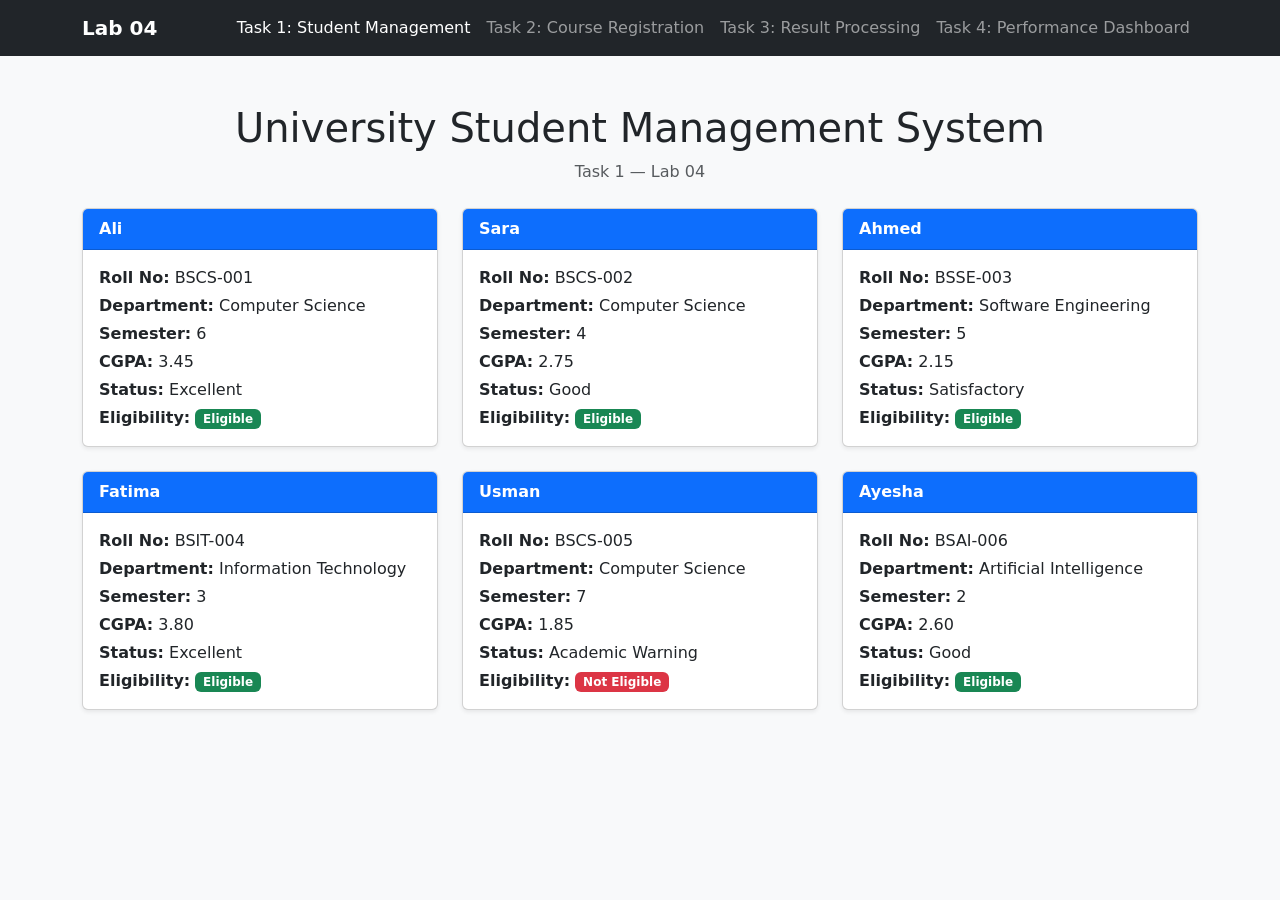
==== Lab04/task1.html @ 78aace7b "feat: add Lab 4 JavaScript student systems Four standalone Bootstrap pages linked by a shared navbar" ====
<!DOCTYPE html>
<html lang="en">
<head>
  <meta charset="UTF-8">
  <meta name="viewport" content="width=device-width, initial-scale=1.0">
  <title>Student Management System</title>
  <link href="https://cdn.jsdelivr.net/npm/bootstrap@5.3.3/dist/css/bootstrap.min.css" rel="stylesheet">
</head>
<body class="bg-light">
  <nav class="navbar navbar-expand-lg navbar-dark bg-dark">
    <div class="container">
      <span class="navbar-brand fw-bold">Lab 04</span>
      <button class="navbar-toggler" type="button" data-bs-toggle="collapse" data-bs-target="#labNav" aria-controls="labNav" aria-expanded="false" aria-label="Toggle navigation">
        <span class="navbar-toggler-icon"></span>
      </button>
      <div class="collapse navbar-collapse" id="labNav">
        <ul class="navbar-nav ms-auto">
        <li class="nav-item"><a class="nav-link active" aria-current="page" href="task1.html">Task 1: Student Management</a></li>
        <li class="nav-item"><a class="nav-link" href="task2.html">Task 2: Course Registration</a></li>
        <li class="nav-item"><a class="nav-link" href="task3.html">Task 3: Result Processing</a></li>
        <li class="nav-item"><a class="nav-link" href="task4.html">Task 4: Performance Dashboard</a></li>
        </ul>
      </div>
    </div>
  </nav>

  <div class="container py-5">
    <h1 class="text-center mb-2">University Student Management System</h1>
    <p class="text-center text-muted mb-4">Task 1 — Lab 04</p>

    <div id="studentList" class="row g-4"></div>
  </div>

  <script src="https://cdn.jsdelivr.net/npm/bootstrap@5.3.3/dist/js/bootstrap.bundle.min.js"></script>
  <script>
    // Array of student objects
    const students = [
      { name: "Ali", rollNumber: "BSCS-001", department: "Computer Science", semester: 6, cgpa: 3.45 },
      { name: "Sara", rollNumber: "BSCS-002", department: "Computer Science", semester: 4, cgpa: 2.75 },
      { name: "Ahmed", rollNumber: "BSSE-003", department: "Software Engineering", semester: 5, cgpa: 2.15 },
      { name: "Fatima", rollNumber: "BSIT-004", department: "Information Technology", semester: 3, cgpa: 3.80 },
      { name: "Usman", rollNumber: "BSCS-005", department: "Computer Science", semester: 7, cgpa: 1.85 },
      { name: "Ayesha", rollNumber: "BSAI-006", department: "Artificial Intelligence", semester: 2, cgpa: 2.60 }
    ];

    // Function: academic status based on CGPA
    function getAcademicStatus(cgpa) {
      if (cgpa >= 3.0) {
        return "Excellent";
      } else if (cgpa >= 2.5) {
        return "Good";
      } else if (cgpa >= 2.0) {
        return "Satisfactory";
      } else {
        return "Academic Warning";
      }
    }

    // Arrow function + ternary operator: eligibility for next semester
    const checkEligibility = (cgpa) => (cgpa >= 2.0 ? "Eligible" : "Not Eligible");

    const studentList = document.getElementById("studentList");

    // forEach + object destructuring to display each student
    students.forEach((student) => {
      const { name, rollNumber, department, semester, cgpa } = student;

      const status = getAcademicStatus(cgpa);
      const eligibility = checkEligibility(cgpa);
      const badgeClass = eligibility === "Eligible" ? "bg-success" : "bg-danger";

      studentList.innerHTML += `
        <div class="col-12 col-md-6 col-lg-4">
          <div class="card h-100 shadow-sm">
            <div class="card-header bg-primary text-white fw-bold">${name}</div>
            <div class="card-body">
              <p class="mb-1"><strong>Roll No:</strong> ${rollNumber}</p>
              <p class="mb-1"><strong>Department:</strong> ${department}</p>
              <p class="mb-1"><strong>Semester:</strong> ${semester}</p>
              <p class="mb-1"><strong>CGPA:</strong> ${cgpa.toFixed(2)}</p>
              <p class="mb-1"><strong>Status:</strong> ${status}</p>
              <p class="mb-0"><strong>Eligibility:</strong>
                <span class="badge ${badgeClass}">${eligibility}</span>
              </p>
            </div>
          </div>
        </div>
      `;
    });
  </script>
</body>
</html>
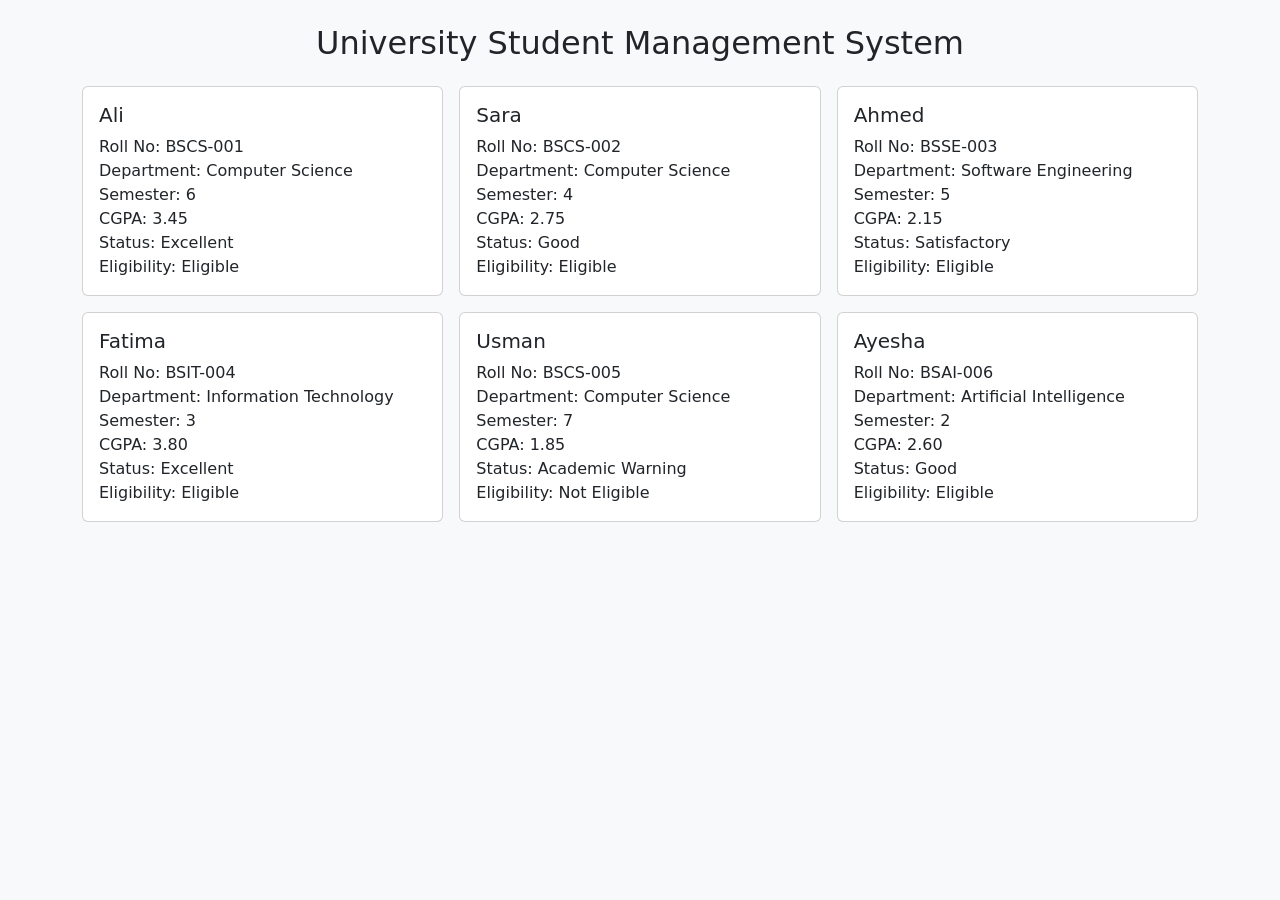
==== commit 91e9dfa5: "refactor: simplify Lab 4 pages for viva Strip extras beyond the lab manual (navbar, badges, operatio" ====
--- a/Lab04/task1.html
+++ b/Lab04/task1.html
@@ -3,89 +3,55 @@
 <head>
   <meta charset="UTF-8">
   <meta name="viewport" content="width=device-width, initial-scale=1.0">
-  <title>Student Management System</title>
+  <title>Task 1 - Student Management</title>
   <link href="https://cdn.jsdelivr.net/npm/bootstrap@5.3.3/dist/css/bootstrap.min.css" rel="stylesheet">
 </head>
 <body class="bg-light">
-  <nav class="navbar navbar-expand-lg navbar-dark bg-dark">
-    <div class="container">
-      <span class="navbar-brand fw-bold">Lab 04</span>
-      <button class="navbar-toggler" type="button" data-bs-toggle="collapse" data-bs-target="#labNav" aria-controls="labNav" aria-expanded="false" aria-label="Toggle navigation">
-        <span class="navbar-toggler-icon"></span>
-      </button>
-      <div class="collapse navbar-collapse" id="labNav">
-        <ul class="navbar-nav ms-auto">
-        <li class="nav-item"><a class="nav-link active" aria-current="page" href="task1.html">Task 1: Student Management</a></li>
-        <li class="nav-item"><a class="nav-link" href="task2.html">Task 2: Course Registration</a></li>
-        <li class="nav-item"><a class="nav-link" href="task3.html">Task 3: Result Processing</a></li>
-        <li class="nav-item"><a class="nav-link" href="task4.html">Task 4: Performance Dashboard</a></li>
-        </ul>
-      </div>
-    </div>
-  </nav>
-
-  <div class="container py-5">
-    <h1 class="text-center mb-2">University Student Management System</h1>
-    <p class="text-center text-muted mb-4">Task 1 — Lab 04</p>
-
-    <div id="studentList" class="row g-4"></div>
+  <div class="container py-4">
+    <h2 class="text-center mb-4">University Student Management System</h2>
+    <div id="students" class="row g-3"></div>
   </div>
 
-  <script src="https://cdn.jsdelivr.net/npm/bootstrap@5.3.3/dist/js/bootstrap.bundle.min.js"></script>
   <script>
     // Array of student objects
     const students = [
       { name: "Ali", rollNumber: "BSCS-001", department: "Computer Science", semester: 6, cgpa: 3.45 },
       { name: "Sara", rollNumber: "BSCS-002", department: "Computer Science", semester: 4, cgpa: 2.75 },
       { name: "Ahmed", rollNumber: "BSSE-003", department: "Software Engineering", semester: 5, cgpa: 2.15 },
-      { name: "Fatima", rollNumber: "BSIT-004", department: "Information Technology", semester: 3, cgpa: 3.80 },
+      { name: "Fatima", rollNumber: "BSIT-004", department: "Information Technology", semester: 3, cgpa: 3.8 },
       { name: "Usman", rollNumber: "BSCS-005", department: "Computer Science", semester: 7, cgpa: 1.85 },
-      { name: "Ayesha", rollNumber: "BSAI-006", department: "Artificial Intelligence", semester: 2, cgpa: 2.60 }
+      { name: "Ayesha", rollNumber: "BSAI-006", department: "Artificial Intelligence", semester: 2, cgpa: 2.6 }
     ];
 
-    // Function: academic status based on CGPA
-    function getAcademicStatus(cgpa) {
-      if (cgpa >= 3.0) {
-        return "Excellent";
-      } else if (cgpa >= 2.5) {
-        return "Good";
-      } else if (cgpa >= 2.0) {
-        return "Satisfactory";
-      } else {
-        return "Academic Warning";
-      }
+    // Function: academic status
+    function getStatus(cgpa) {
+      if (cgpa >= 3.0) return "Excellent";
+      if (cgpa >= 2.5) return "Good";
+      if (cgpa >= 2.0) return "Satisfactory";
+      return "Academic Warning";
     }
 
-    // Arrow function + ternary operator: eligibility for next semester
-    const checkEligibility = (cgpa) => (cgpa >= 2.0 ? "Eligible" : "Not Eligible");
+    // Arrow function + ternary operator: eligibility
+    const getEligibility = (cgpa) => cgpa >= 2.0 ? "Eligible" : "Not Eligible";
 
-    const studentList = document.getElementById("studentList");
+    const container = document.getElementById("students");
 
-    // forEach + object destructuring to display each student
+    // forEach + object destructuring
     students.forEach((student) => {
       const { name, rollNumber, department, semester, cgpa } = student;
 
-      const status = getAcademicStatus(cgpa);
-      const eligibility = checkEligibility(cgpa);
-      const badgeClass = eligibility === "Eligible" ? "bg-success" : "bg-danger";
-
-      studentList.innerHTML += `
-        <div class="col-12 col-md-6 col-lg-4">
-          <div class="card h-100 shadow-sm">
-            <div class="card-header bg-primary text-white fw-bold">${name}</div>
-            <div class="card-body">
-              <p class="mb-1"><strong>Roll No:</strong> ${rollNumber}</p>
-              <p class="mb-1"><strong>Department:</strong> ${department}</p>
-              <p class="mb-1"><strong>Semester:</strong> ${semester}</p>
-              <p class="mb-1"><strong>CGPA:</strong> ${cgpa.toFixed(2)}</p>
-              <p class="mb-1"><strong>Status:</strong> ${status}</p>
-              <p class="mb-0"><strong>Eligibility:</strong>
-                <span class="badge ${badgeClass}">${eligibility}</span>
-              </p>
-            </div>
+      container.innerHTML += `
+        <div class="col-md-4">
+          <div class="card p-3">
+            <h5>${name}</h5>
+            Roll No: ${rollNumber}<br>
+            Department: ${department}<br>
+            Semester: ${semester}<br>
+            CGPA: ${cgpa.toFixed(2)}<br>
+            Status: ${getStatus(cgpa)}<br>
+            Eligibility: ${getEligibility(cgpa)}
           </div>
-        </div>
-      `;
+        </div>`;
     });
   </script>
 </body>
